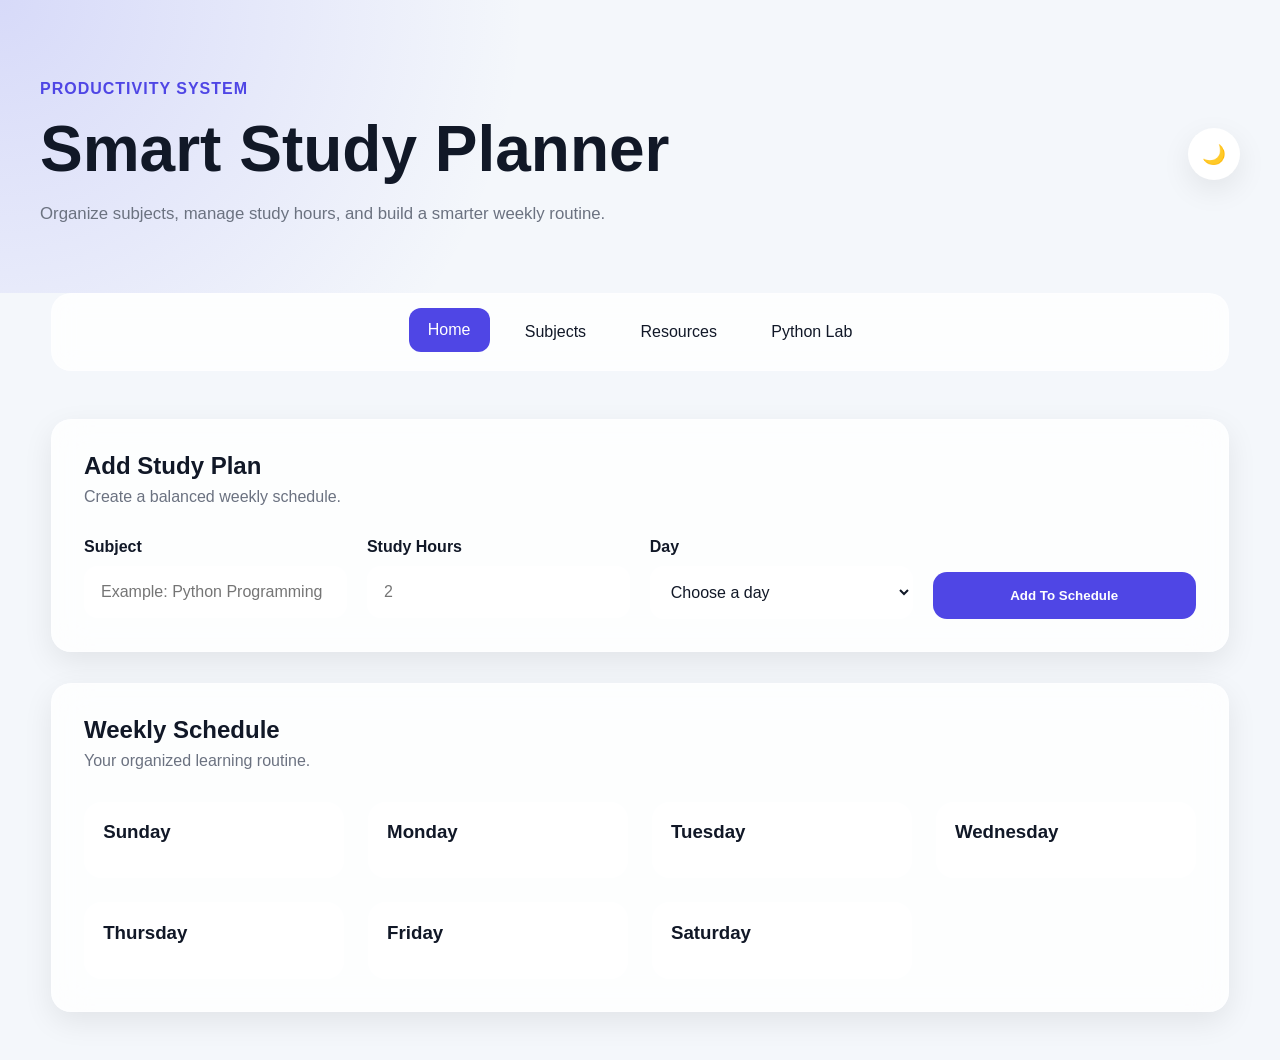
==== index.html @ df8194d8 "Add files via upload" ====
<!DOCTYPE html>
<html lang="en" data-theme="light">
<head>
  <meta charset="UTF-8" />
  <meta name="viewport" content="width=device-width, initial-scale=1.0" />

  <title>Smart Study Planner</title>

  <link rel="stylesheet" href="style.css" />
</head>

<body>

  <header class="hero">

    <div class="hero-content">

      <div>
        <p class="tag">PRODUCTIVITY SYSTEM</p>
        <h1>Smart Study Planner</h1>
        <p class="hero-text">
          Organize subjects, manage study hours, and build a smarter weekly routine.
        </p>
      </div>

      <button
        id="themeToggle"
        class="theme-toggle"
        aria-label="Toggle dark mode"
      >
        🌙
      </button>

    </div>

  </header>

  <nav class="navbar" aria-label="Main Navigation">

    <a href="index.html" class="active">Home</a>
    <a href="subject.html">Subjects</a>
    <a href="resources.html">Resources</a>
    <a href="python.html">Python Lab</a>

  </nav>

  <main class="container">

    <section class="card fade-up">

      <div class="section-title">
        <h2>Add Study Plan</h2>
        <p>Create a balanced weekly schedule.</p>
      </div>

      <form id="studyForm" class="study-form">

        <div class="input-group">
          <label for="subject">Subject</label>
          <input
            type="text"
            id="subject"
            placeholder="Example: Python Programming"
            required
          />
        </div>

        <div class="input-group">
          <label for="hours">Study Hours</label>
          <input
            type="number"
            id="hours"
            min="1"
            placeholder="2"
            required
          />
        </div>

        <div class="input-group">
          <label for="day">Day</label>

          <select id="day" required>
            <option value="">Choose a day</option>
            <option>Sunday</option>
            <option>Monday</option>
            <option>Tuesday</option>
            <option>Wednesday</option>
            <option>Thursday</option>
            <option>Friday</option>
            <option>Saturday</option>
          </select>
        </div>

        <button type="submit" class="primary-btn">
          Add To Schedule
        </button>

      </form>

    </section>

    <section class="card fade-up delay-1">

      <div class="section-title">
        <h2>Weekly Schedule</h2>
        <p>Your organized learning routine.</p>
      </div>

      <div class="schedule-grid">

        <div class="day-card">
          <h3>Sunday</h3>
          <ul id="Sunday"></ul>
        </div>

        <div class="day-card">
          <h3>Monday</h3>
          <ul id="Monday"></ul>
        </div>

        <div class="day-card">
          <h3>Tuesday</h3>
          <ul id="Tuesday"></ul>
        </div>

        <div class="day-card">
          <h3>Wednesday</h3>
          <ul id="Wednesday"></ul>
        </div>

        <div class="day-card">
          <h3>Thursday</h3>
          <ul id="Thursday"></ul>
        </div>

        <div class="day-card">
          <h3>Friday</h3>
          <ul id="Friday"></ul>
        </div>

        <div class="day-card">
          <h3>Saturday</h3>
          <ul id="Saturday"></ul>
        </div>

      </div>

    </section>

  </main>

  <script src="script.js"></script>

</body>
</html>
---- style.css ----
:root {

  --bg: #f4f7fb;
  --surface: rgba(255,255,255,0.8);
  --surface-solid: #ffffff;

  --text: #111827;
  --text-light: #6b7280;

  --primary: #4f46e5;
  --primary-hover: #4338ca;

  --border: rgba(255,255,255,0.3);

  --shadow:
    0 10px 30px rgba(0,0,0,0.08);

  --radius: 20px;

}

[data-theme="dark"] {

  --bg: #0f172a;
  --surface: rgba(15,23,42,0.75);
  --surface-solid: #111827;

  --text: #f3f4f6;
  --text-light: #94a3b8;

  --primary: #818cf8;
  --primary-hover: #6366f1;

  --border: rgba(255,255,255,0.08);

  --shadow:
    0 10px 30px rgba(0,0,0,0.35);

}

* {
  margin: 0;
  padding: 0;
  box-sizing: border-box;
}

html {
  scroll-behavior: smooth;
}

body {

  font-family: Inter, Arial, sans-serif;

  background: var(--bg);

  color: var(--text);

  min-height: 100vh;

  overflow-x: hidden;

  transition:
    background 0.3s ease,
    color 0.3s ease;

}

.hero {

  padding: 5rem 1.5rem 4rem;

  background:
    radial-gradient(circle at top left,
      rgba(99,102,241,0.2),
      transparent 40%
    );

}

.small-hero {
  padding-bottom: 2rem;
}

.hero-content {

  max-width: 1200px;

  margin: auto;

  display: flex;

  justify-content: space-between;

  align-items: center;

  gap: 2rem;

}

.tag {

  color: var(--primary);

  font-weight: 700;

  letter-spacing: 1px;

  margin-bottom: 1rem;

}

.hero h1 {

  font-size: clamp(2.5rem, 5vw, 4rem);

  line-height: 1.1;

  margin-bottom: 1rem;

}

.hero-text {

  max-width: 600px;

  color: var(--text-light);

  font-size: 1.05rem;

  line-height: 1.7;

}

.theme-toggle {

  border: none;

  background: var(--surface-solid);

  width: 52px;

  height: 52px;

  border-radius: 50%;

  cursor: pointer;

  box-shadow: var(--shadow);

  font-size: 1.2rem;

  transition:
    transform 0.2s ease,
    background 0.3s ease;

}

.theme-toggle:hover {
  transform: translateY(-2px);
}

.navbar {

  width: min(92%, 1200px);

  margin: auto;

  background: var(--surface);

  backdrop-filter: blur(12px);

  border: 1px solid var(--border);

  border-radius: var(--radius);

  padding: 1rem;

  display: flex;

  justify-content: center;

  gap: 1rem;

  flex-wrap: wrap;

}

.navbar a {

  text-decoration: none;

  color: var(--text);

  padding: 0.8rem 1.2rem;

  border-radius: 12px;

  transition:
    background 0.25s ease,
    transform 0.25s ease;

}

.navbar a:hover,
.navbar .active {

  background: var(--primary);

  color: white;

  transform: translateY(-2px);

}

.container {

  width: min(92%, 1200px);

  margin: 3rem auto;

  display: grid;

  gap: 2rem;

}

.card {

  background: var(--surface);

  backdrop-filter: blur(18px);

  border: 1px solid var(--border);

  border-radius: var(--radius);

  padding: 2rem;

  box-shadow: var(--shadow);

}

.section-title {
  margin-bottom: 2rem;
}

.section-title h2 {
  margin-bottom: 0.5rem;
}

.section-title p {
  color: var(--text-light);
}

.study-form {

  display: grid;

  grid-template-columns: repeat(auto-fit, minmax(220px, 1fr));

  gap: 1.25rem;

}

.input-group {

  display: flex;

  flex-direction: column;

  gap: 0.6rem;

}

label {
  font-weight: 600;
}

input,
select,
textarea {

  width: 100%;

  border: 1px solid transparent;

  background: var(--surface-solid);

  color: var(--text);

  padding: 1rem;

  border-radius: 14px;

  font-size: 1rem;

  transition:
    border-color 0.25s ease,
    transform 0.2s ease;

}

textarea {
  min-height: 160px;
  resize: vertical;
}

input:focus,
select:focus,
textarea:focus,
button:focus,
a:focus {

  outline: 3px solid rgba(99,102,241,0.35);

  outline-offset: 2px;

}

input:focus,
select:focus,
textarea:focus {
  border-color: var(--primary);
}

.primary-btn {

  border: none;

  background: var(--primary);

  color: white;

  padding: 1rem 1.5rem;

  border-radius: 14px;

  cursor: pointer;

  font-weight: 600;

  align-self: end;

  transition:
    transform 0.2s ease,
    background 0.25s ease;

}

.primary-btn:hover {

  background: var(--primary-hover);

  transform: translateY(-2px);

}

.schedule-grid {

  display: grid;

  grid-template-columns:
    repeat(auto-fit, minmax(220px, 1fr));

  gap: 1.5rem;

}

.day-card {

  background: var(--surface-solid);

  border-radius: 18px;

  padding: 1.2rem;

  transition:
    transform 0.25s ease;

}

.day-card:hover {
  transform: translateY(-4px);
}

.day-card h3 {
  margin-bottom: 1rem;
}

.day-card ul {
  list-style: none;
}

.day-card li {

  background: var(--bg);

  padding: 1rem;

  border-radius: 12px;

  margin-bottom: 1rem;

  animation: popIn 0.35s ease;

}

.resource-grid {

  display: grid;

  grid-template-columns:
    repeat(auto-fit, minmax(260px, 1fr));

  gap: 1.5rem;

}

.resource-card {

  background: var(--surface);

  border: 1px solid var(--border);

  border-radius: var(--radius);

  padding: 2rem;

  box-shadow: var(--shadow);

  transition:
    transform 0.25s ease,
    border-color 0.25s ease;

}

.resource-card:hover {

  transform: translateY(-6px);

  border-color: rgba(99,102,241,0.4);

}

.resource-card h3 {
  margin-bottom: 1rem;
}

.resource-card p {

  color: var(--text-light);

  line-height: 1.7;

  margin-bottom: 1.5rem;

}

.resource-card a {

  color: var(--primary);

  font-weight: 600;

  text-decoration: none;

}

.summary-card {

  background: var(--surface-solid);

  padding: 1.5rem;

  border-radius: 16px;

  margin-bottom: 1rem;

}

.fade-up {

  opacity: 0;

  transform: translateY(18px);

  animation:
    fadeUp 0.7s ease forwards;

  will-change: transform, opacity;

}

.delay-1 {
  animation-delay: 0.1s;
}

.delay-2 {
  animation-delay: 0.2s;
}

@keyframes fadeUp {

  to {
    opacity: 1;
    transform: translateY(0);
  }

}

@keyframes popIn {

  from {
    opacity: 0;
    transform: scale(0.96);
  }

  to {
    opacity: 1;
    transform: scale(1);
  }

}

@media (max-width: 768px) {

  .hero-content {

    flex-direction: column;

    align-items: flex-start;

  }

  .navbar {
    justify-content: flex-start;
  }

}
/* =========================
   PYTHON LAB
========================= */

.editor-wrapper {

  border-radius: 18px;

  overflow: hidden;

  border: 1px solid var(--border);

  background: var(--surface-solid);

}

.CodeMirror {

  height: 420px;

  font-size: 15px;

  font-family: "Fira Code", monospace;

}

.editor-actions {

  display: flex;

  gap: 1rem;

  margin-top: 1.5rem;

  flex-wrap: wrap;

}

.secondary-btn {

  border: none;

  background: transparent;

  color: var(--text);

  border: 1px solid var(--border);

  padding: 1rem 1.5rem;

  border-radius: 14px;

  cursor: pointer;

  transition:
    transform 0.2s ease,
    background 0.25s ease;

}

.secondary-btn:hover {

  transform: translateY(-2px);

  background: rgba(255,255,255,0.06);

}

.output-console {

  min-height: 160px;

  background: #0b1220;

  color: #d1fae5;

  padding: 1.5rem;

  border-radius: 18px;

  font-family: monospace;

  line-height: 1.7;

  overflow-x: auto;

  white-space: pre-wrap;

}

.exercise-grid {

  display: grid;

  grid-template-columns:
    repeat(auto-fit, minmax(260px, 1fr));

  gap: 1.5rem;

}

.exercise-card {

  background: var(--surface-solid);

  border-radius: 18px;

  padding: 1.5rem;

  border: 1px solid var(--border);

  transition:
    transform 0.25s ease,
    border-color 0.25s ease;

}

.exercise-card:hover {

  transform: translateY(-5px);

  border-color: rgba(99,102,241,0.3);

}

.exercise-card h3 {

  margin-bottom: 1rem;

}

.exercise-card p {

  color: var(--text-light);

  line-height: 1.7;

}

.hint-box {

  margin-top: 1rem;

  padding: 1rem;

  border-radius: 12px;

  background:
    rgba(99,102,241,0.08);

  color: var(--text);

}

.expected-output {

  margin-top: 1rem;

  padding-top: 1rem;

  border-top: 1px solid var(--border);

}

.error-text {

  color: #f87171;

}

.success-text {

  color: #4ade80;

}

/* MOBILE */

@media (max-width: 768px) {

  .CodeMirror {
    height: 320px;
  }

}
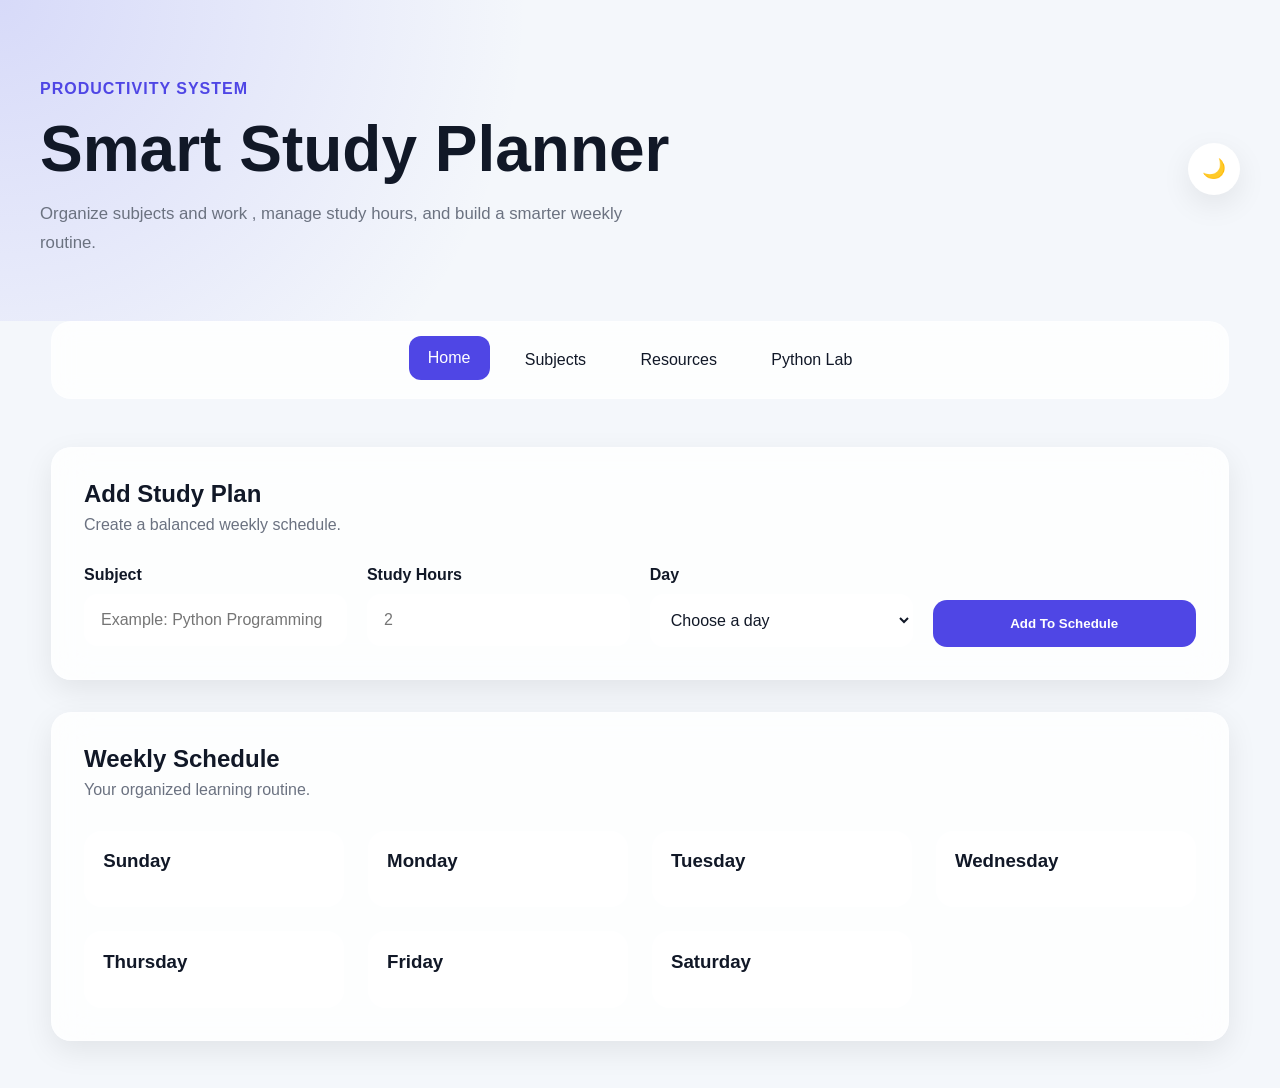
==== commit 40a99c29: "Update index.html" ====
--- a/index.html
+++ b/index.html
@@ -19,7 +19,7 @@
         <p class="tag">PRODUCTIVITY SYSTEM</p>
         <h1>Smart Study Planner</h1>
         <p class="hero-text">
-          Organize subjects, manage study hours, and build a smarter weekly routine.
+          Organize subjects and work , manage study hours, and build a smarter weekly routine.
         </p>
       </div>
 
@@ -152,4 +152,4 @@
   <script src="script.js"></script>
 
 </body>
-</html>+</html>
